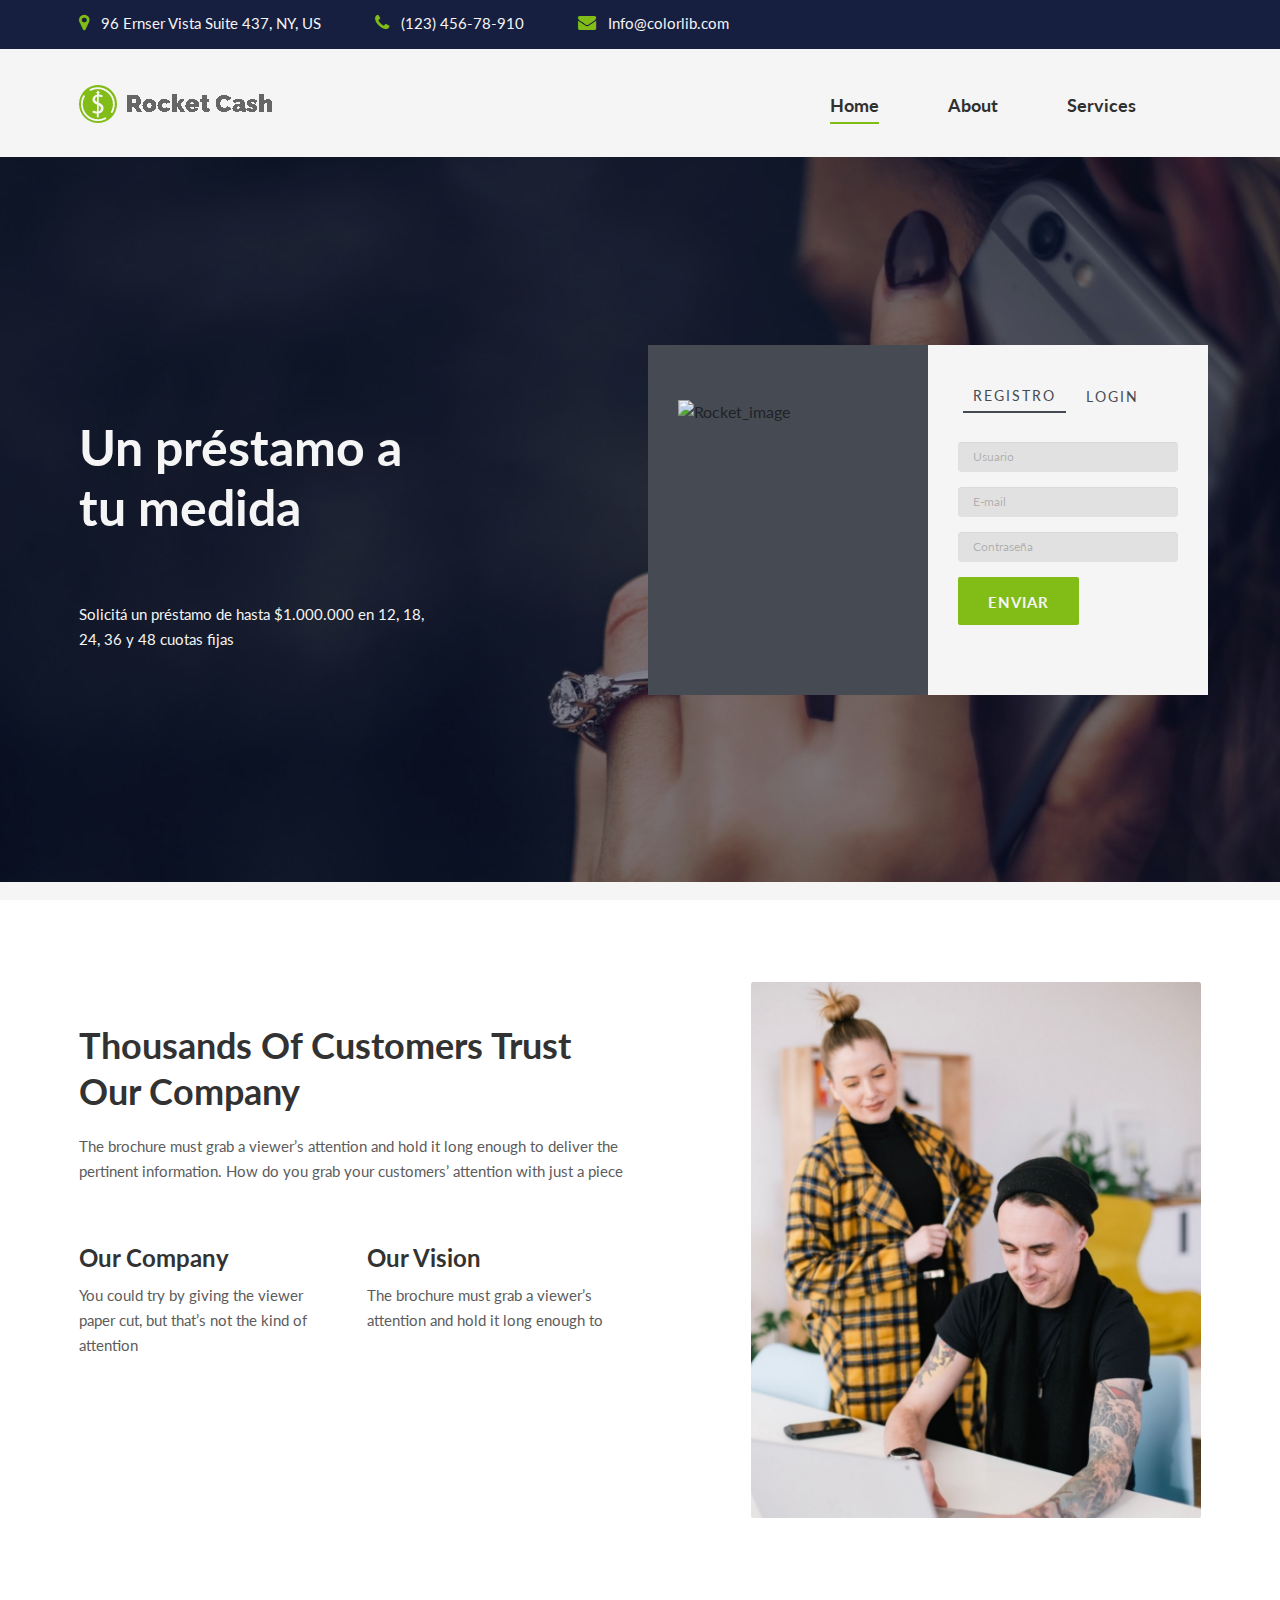
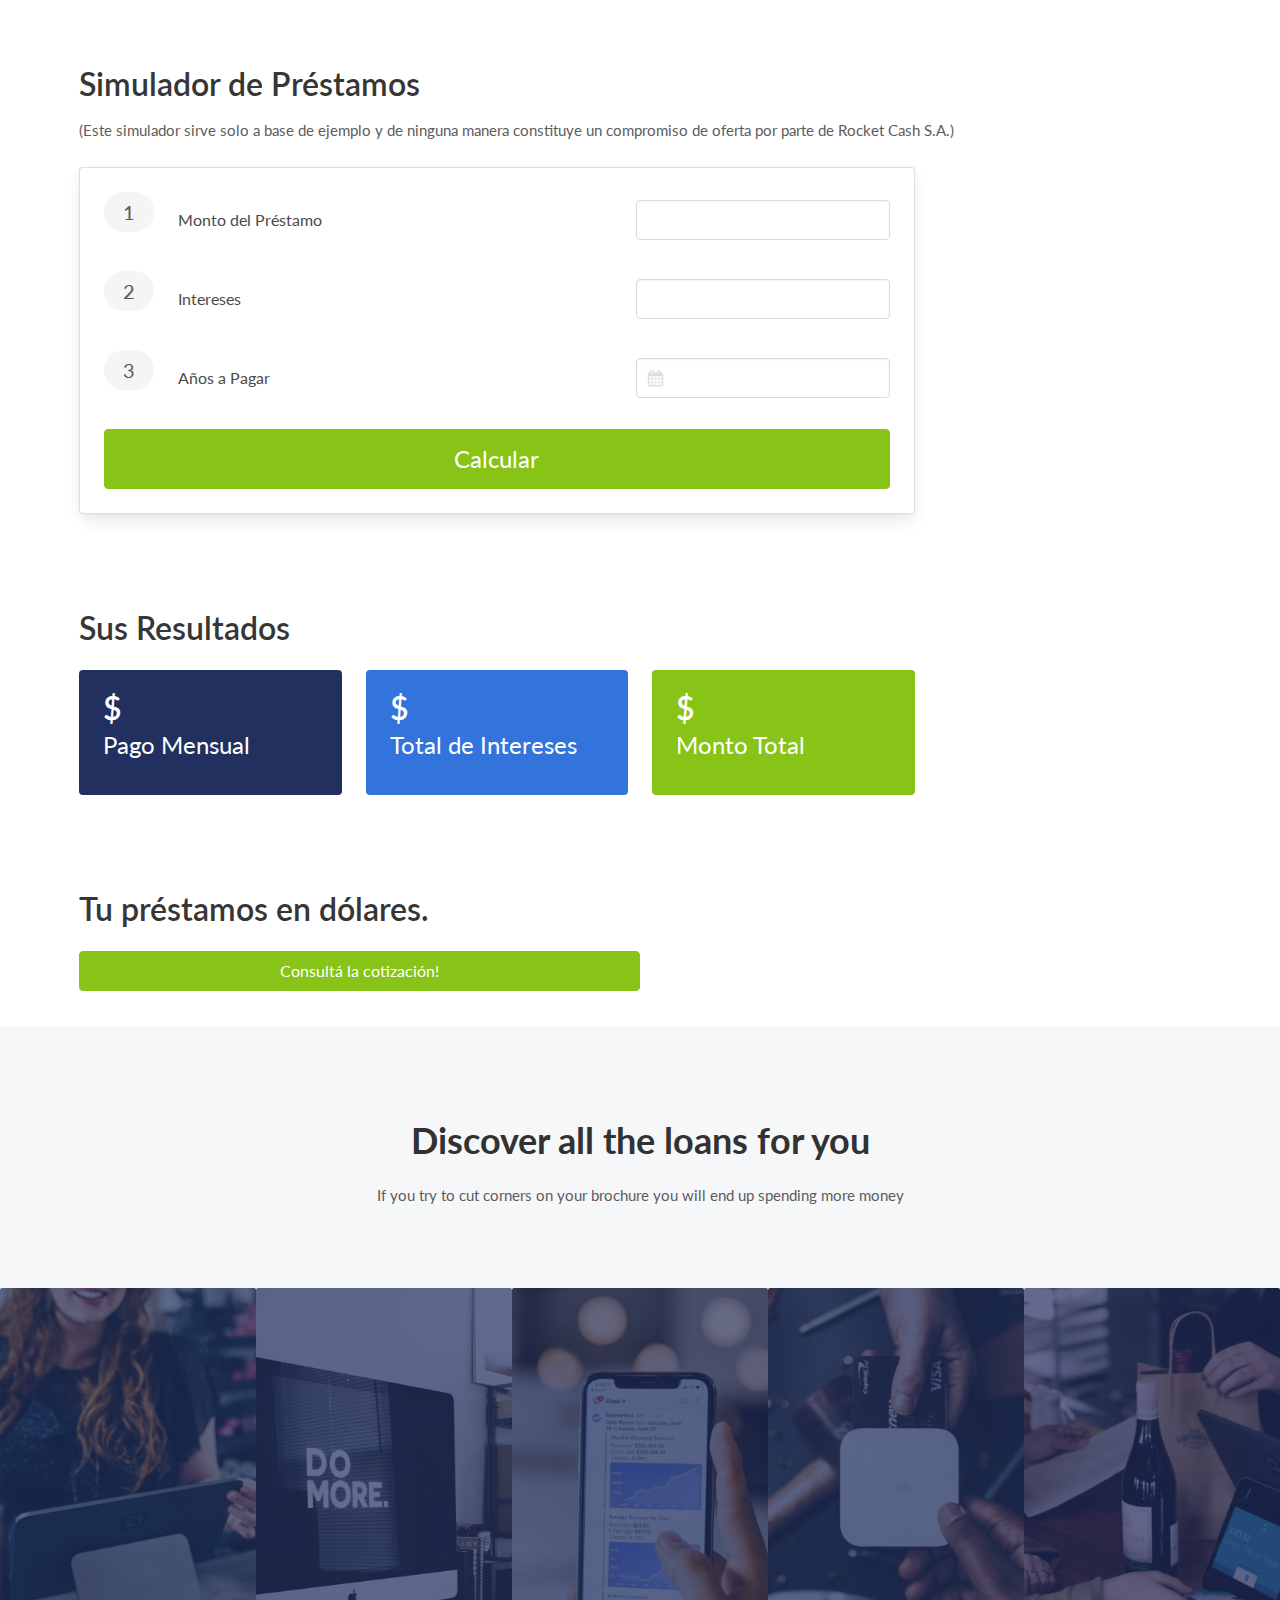
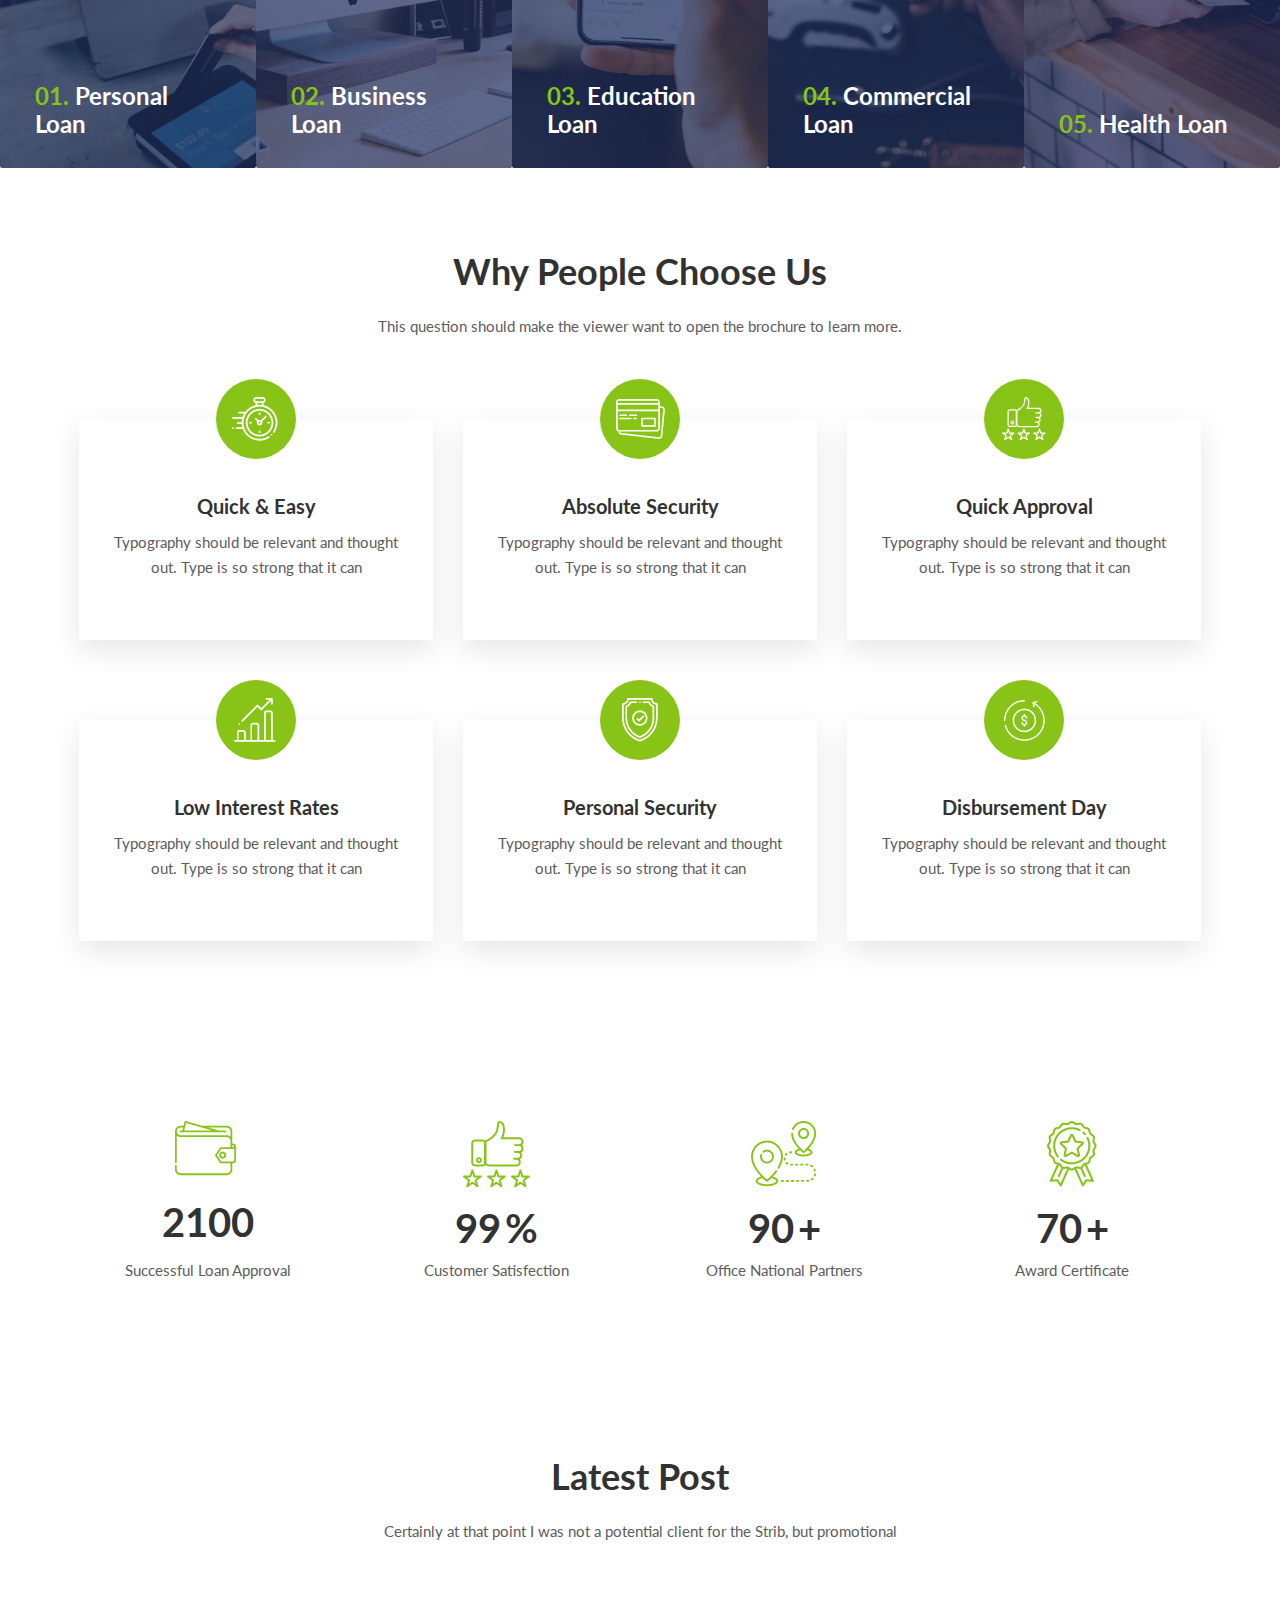
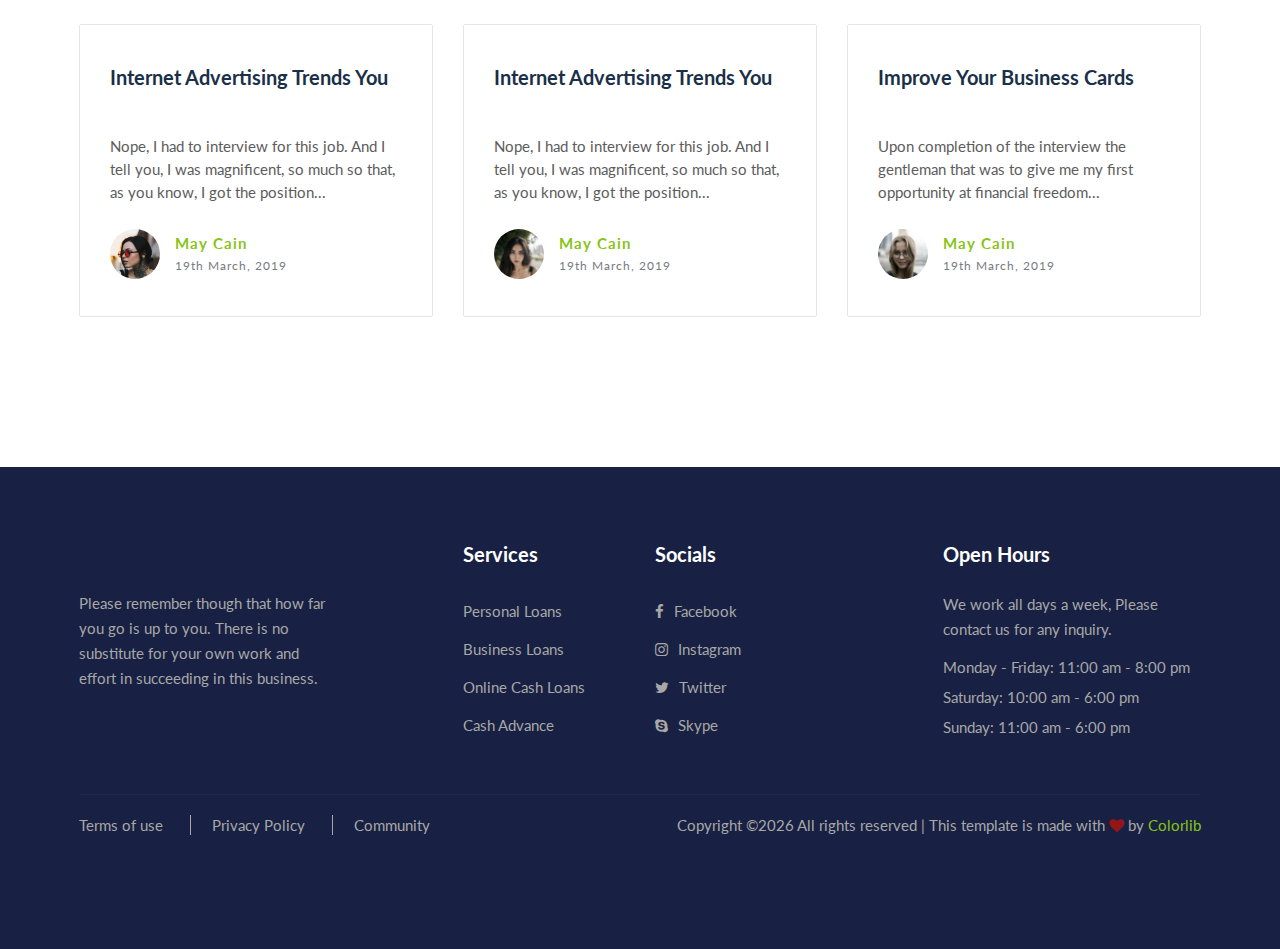
==== Proyecto Final/index.html @ bc201f77 "PF JS" ====
<!DOCTYPE html>
<html lang="zxx">

<head>
    <meta charset="UTF-8">
    <meta name="description" content="Loanday Template">
    <meta name="keywords" content="Loanday, unica, creative, html">
    <meta name="viewport" content="width=device-width, initial-scale=1.0">
    <meta http-equiv="X-UA-Compatible" content="ie=edge">
    <title>Loanday | Template</title>

    <!-- Google Font -->
    <link href="https://fonts.googleapis.com/css2?family=Lato:wght@300;400;700;900&display=swap" rel="stylesheet">
    <!-- Css Styles -->
    <link rel="stylesheet" href="css/bulma.css"/>
    <link rel="stylesheet" href="css/bootstrap.min.css" type="text/css">
    <link rel="stylesheet" href="css/font-awesome.min.css" type="text/css">
    <link rel="stylesheet" href="css/style.css" type="text/css">
</head>

<body>
    <!-- Page Preloder -->
    <div id="preloder">
        <div class="loader"></div>
    </div>

    <!-- Header Section Begin -->
    <header class="header">
        <div class="header__top">
            <div class="container">
                <div class="row">
                    <div class="col-lg-9">
                        <ul class="header__top__widget">
                            <li><i class="fa fa-map-marker"></i> 96 Ernser Vista Suite 437, NY, US</li>
                            <li><i class="fa fa-phone"></i> (123) 456-78-910</li>
                            <li><i class="fa fa-envelope"></i> Info@colorlib.com</li>
                        </ul>
                    </div>
                </div>
            </div>
        </div>
        <div class="container">
            <div class="row">
                <div class="col-lg-3">
                    <div class="header__logo">
                        <a href="./index.html"><img src="img/logo.png" alt=""></a>
                    </div>
                </div>
                <div class="col-lg-9">
                    <div class="header__nav">
                        <nav class="header__menu">
                            <ul>
                                <li class="active"><a href="./index.html">Home</a></li>
                                <li><a href="./about.html">About</a></li>
                                <li><a href="./services.html">Services</a></li>
                            </ul>
                        </nav>
                    </div>
                </div>
            </div>
        </div>
    </header>
    <!-- Header Section End -->

    <!-- Hero Section Begin -->
    <section class="hero set-bg" data-setbg="img/hero-bg.jpg">
    <div class="container">
        <div class="row">
            <div class="col-lg-4">
                <div class="hero__text">
                    <h2>Un préstamo a tu medida</h2>
                    <p>Solicitá un préstamo de hasta $1.000.000 en 12, 18, 24, 36 y 48 cuotas fijas</p>
                  </div>
              </div>
            <div class="col-lg-6 offset-lg-2">
            <div class="wrapper">
              <div class="left">  
                <img src="https://i.imgur.com/eN4AKys.png" alt="Rocket_image">
              </div>
            
            <div class="right">
              
              <div class="tabs">
                <ul>
                  <li class="register_li">Registro</li>
                  <li class="login_li">Login</li>
                </ul>
              </div>
    
          <div class="register">
            <div class="input_field">
              <input id="username" type="text" placeholder="Usuario" class="input">
              <span class="errorMsg" id="errorusername">*Ingrese un nombre de usuario válido.</span>
            </div>
            <div class="input_field">
              <input id="emailid" type="text" placeholder="E-mail" class="input">
              <span class="errorMsg" id="erroremail">*Ingrese un e-mail válido.</span>
            </div>
            <div class="input_field">
              <input id="userpassword" type="password" placeholder="Contraseña" class="input">
              <span class="errorMsg" id="errorpassword" >*La contraseña debe contener 8 caracteres y al menos un número.</span>
            </div>
            <button id="submitform" type="submit" class="site-btn">Enviar</button> 
          </div>
          
          <div class="login">
            <div class="input_field">
              <input type="text" placeholder="E-mail" class="input">
            </div>
            <div class="input_field">
              <input type="password" placeholder="Contraseña" class="input">
            </div>
            <div class="btn"><a href="#">Login</a></div>
          </div>
    
        </div>
        </div>
        </div>
        </div>
    </div>
    </div>
  </section>
    <!-- Hero Section End -->

    <!-- Home About Begin -->
    <section class="home-about spad">
        <div class="container">
            <div class="row">
                <div class="col-lg-6">
                    <div class="home__about__text">
                        <div class="section-title">
                            <h2>Thousands Of Customers Trust Our Company</h2>
                            <p>The brochure must grab a viewer’s attention and hold it long enough to deliver the
                                pertinent information. How do you grab your customers’ attention with just a piece</p>
                        </div>
                        <div class="row">
                            <div class="col-lg-6 col-md-6">
                                <div class="home__about__item">
                                    <h4>Our Company</h4>
                                    <p>You could try by giving the viewer paper cut, but that’s not the kind of
                                        attention</p>
                                </div>
                            </div>
                            <div class="col-lg-6 col-md-6">
                                <div class="home__about__item">
                                    <h4>Our Vision</h4>
                                    <p>The brochure must grab a viewer’s attention and hold it long enough to</p>
                                </div>
                            </div>
                        </div>
                    </div>
                </div>
                <div class="col-lg-5 offset-lg-1">
                    <div class="home__about__img">
                        <img src="img/about/home-about.jpg" alt="">
                    </div>
                </div>
            </div>
        </div>
    </section>
    <!-- Home About End -->

    <!-- Loan Calculator -->
    <section class="section">
      <div class="container">
        <div class="content">
          <h1>Simulador de Préstamos</h1>
          <p>
            (Este simulador sirve solo a base de ejemplo y de ninguna manera constituye un compromiso de oferta por parte de Rocket Cash S.A.)
          </p>
        </div>

        <div class="columns">
          <div class="column is-three-quarters">
            <div class="card">
              <div class="card-content">
                <form id="loan-form">
                  <div class="level">
                    <!-- Left side -->
                    <div class="level-left is-marginless">
                      <div class="level-item">
                        <p class="number">1</p>
                        Monto del Préstamo
                      </div>
                    </div>

                    <!-- Right side -->
                    <div class="level-right">
                      <div class="level-item">
                        <div class="field">
                          <div class="control has-icons-left ">
                            <input class="input" id="amount" type="number" />
                            <span class="icon is-small is-left">
                              <i class="fa fa-dollar-sign"></i>
                            </span>
                          </div>
                        </div>
                      </div>
                    </div>
                  </div>

                  <div class="level">
                    <!-- Left side -->
                    <div class="level-left is-marginless">
                      <div class="level-item">
                        <p class="number">2</p>
                        Intereses
                      </div>
                    </div>

                    <!-- Right side -->
                    <div class="level-right">
                      <div class="level-item">
                        <div class="field">
                          <div class="control has-icons-left">
                            <input class="input" id="interest" type="number" />
                            <span class="icon is-small is-left">
                              <i class="fa fa-percentage"></i>
                              
                            </span>
                          </div>
                        </div>
                      </div>
                    </div>
                  </div>
                  <div class="level">
                    <!-- Left side -->
                    <div class="level-left is-marginless">
                      <div class="level-item">
                        <p class="number">3</p>
                        Años a Pagar
                      </div>
                    </div>

                    <!-- Right side -->
                    <div class="level-right">
                      <div class="level-item">
                        <div class="field">
                          <div class="control has-icons-left">
                            <input class="input" id="years" type="number" />
                            <span class="icon is-small is-left">
                              <i class="fa fa-calendar"></i>
                            </span>
                          </div>
                        </div>
                      </div>
                    </div>
                  </div>

                  <div class="control">
                    <button
                      class="button is-large is-fullwidth is-primary is-outlined"
                    >
                      Calcular
                    </button>
                  </div>
                </form>
              </div>
            </div>
          </div>
        </div>
        </div>
      </div>
    </section>

    <!-- RESULTS -->
    <section class="section"> 
        <div class="container">
          
          <h2 class="title ">Sus Resultados</h2>
            <div class="columns is-multiline">
                <div class="column is-12-tablet is-6-desktop is-3-widescreen">
                    <div class="notification is-primary has-text">
                      <p id="monthlyPayment" class="title is-1">$</p>
                      <p class="subtitle is-4">Pago Mensual</p>
                    </div>
                </div>

                <div class="column is-12-tablet is-6-desktop is-3-widescreen">
                    <div class="notification is-info has-text">
                      <p id="totalInterest" class="title is-1">$</p>
                      <p class="subtitle is-4">Total de Intereses</p>
                    </div>
                </div>

                <div class="column is-12-tablet is-6-desktop is-3-widescreen">
                    <div class="notification is-link has-text">
                      <p id="totalPayment" class="title is-1">$</p>
                      <p class="subtitle is-4">Monto Total</p>
                    </div>
                </div>
            </div>
       
        </div>
    </section>

    <!-- USD Convert -->

    <section class="section">
      <div class="container">
        
              
              <h3 class="title">Tu préstamos en dólares.</h3>
              
              <button id="dolar" class="button is-normal is-primary is-outlined"> Consultá la cotización! </button>
              <div id="cotizacion" class="columns is-multiline"></div>
           </div>
       
    </div>
  </section>
  
    <!-- USD Convert End -->

    <!-- Loan Services Section Begin -->
    <section class="loan-services spad">
        <div class="container">
            <div class="row">
                <div class="col-lg-12">
                    <div class="section-title">
                        <h2>Discover all the loans for you</h2>
                        <p>If you try to cut corners on your brochure you will end up spending more money</p>
                    </div>
                </div>
            </div>
        </div>
        <div class="container-fluid">
            <div class="loan__services__list">
                <div class="loan__services__item set-bg" data-setbg="img/loan-services/ls-1.jpg">
                    <div class="loan__services__item__text">
                        <h4><span>01.</span> Personal Loan</h4>
                        <p>But that’s not the kind of attention you want, is it?</p>
                        <a href="#">Find Out More</a>
                    </div>
                </div>
                <div class="loan__services__item set-bg" data-setbg="img/loan-services/ls-2.jpg">
                    <div class="loan__services__item__text">
                        <h4><span>02.</span> Business Loan</h4>
                        <p>But that’s not the kind of attention you want, is it?</p>
                        <a href="#">Find Out More</a>
                    </div>
                </div>
                <div class="loan__services__item set-bg" data-setbg="img/loan-services/ls-3.jpg">
                    <div class="loan__services__item__text">
                        <h4><span>03.</span> Education Loan</h4>
                        <p>But that’s not the kind of attention you want, is it?</p>
                        <a href="#">Find Out More</a>
                    </div>
                </div>
                <div class="loan__services__item set-bg" data-setbg="img/loan-services/ls-4.jpg">
                    <div class="loan__services__item__text">
                        <h4><span>04.</span> Commercial Loan</h4>
                        <p>But that’s not the kind of attention you want, is it?</p>
                        <a href="#">Find Out More</a>
                    </div>
                </div>
                <div class="loan__services__item set-bg" data-setbg="img/loan-services/ls-5.jpg">
                    <div class="loan__services__item__text">
                        <h4><span>05.</span> Health Loan</h4>
                        <p>But that’s not the kind of attention you want, is it?</p>
                        <a href="#">Find Out More</a>
                    </div>
                </div>
            </div>
        </div>
    </section>
    <!-- Loan Services Section End -->

    <!-- Choose Section Begin -->
    <section class="choose spad">
        <div class="container">
            <div class="row">
                <div class="col-lg-12">
                    <div class="section-title">
                        <h2>Why People Choose Us</h2>
                        <p>This question should make the viewer want to open the brochure to learn more.</p>
                    </div>
                </div>
            </div>
            <div class="row">
                <div class="col-lg-4 col-md-4 col-sm-6">
                    <div class="choose__item">
                        <img src="img/choose/choose-1.png" alt="">
                        <h5>Quick & Easy</h5>
                        <p>Typography should be relevant and thought out. Type is so strong that it can</p>
                    </div>
                </div>
                <div class="col-lg-4 col-md-4 col-sm-6">
                    <div class="choose__item">
                        <img src="img/choose/choose-2.png" alt="">
                        <h5>Absolute Security</h5>
                        <p>Typography should be relevant and thought out. Type is so strong that it can</p>
                    </div>
                </div>
                <div class="col-lg-4 col-md-4 col-sm-6">
                    <div class="choose__item">
                        <img src="img/choose/choose-3.png" alt="">
                        <h5>Quick Approval</h5>
                        <p>Typography should be relevant and thought out. Type is so strong that it can</p>
                    </div>
                </div>
                <div class="col-lg-4 col-md-4 col-sm-6">
                    <div class="choose__item">
                        <img src="img/choose/choose-4.png" alt="">
                        <h5>Low Interest Rates</h5>
                        <p>Typography should be relevant and thought out. Type is so strong that it can</p>
                    </div>
                </div>
                <div class="col-lg-4 col-md-4 col-sm-6">
                    <div class="choose__item">
                        <img src="img/choose/choose-5.png" alt="">
                        <h5>Personal Security</h5>
                        <p>Typography should be relevant and thought out. Type is so strong that it can</p>
                    </div>
                </div>
                <div class="col-lg-4 col-md-4 col-sm-6">
                    <div class="choose__item">
                        <img src="img/choose/choose-6.png" alt="">
                        <h5>Disbursement Day</h5>
                        <p>Typography should be relevant and thought out. Type is so strong that it can</p>
                    </div>
                </div>
            </div>
        </div>
    </section>
    <!-- Choose Section End -->

    

    <!-- Counter Begin -->
    <div class="counter spad">
        <div class="container">
            <div class="row">
                <div class="col-lg-3 col-md-3 col-sm-6">
                    <div class="counter__item">
                        <img src="img/counter/counter-1.png" alt="">
                        <div class="counter__number counter__p">
                            <h2 class="counter-add">2100</h2>
                        </div>
                        <p>Successful Loan Approval</p>
                    </div>
                </div>
                <div class="col-lg-3 col-md-3 col-sm-6">
                    <div class="counter__item">
                        <img src="img/counter/counter-2.png" alt="">
                        <div class="counter__number">
                            <h2 class="counter-add">99</h2>
                            <span>%</span>
                        </div>
                        <p>Customer Satisfection</p>
                    </div>
                </div>
                <div class="col-lg-3 col-md-3 col-sm-6">
                    <div class="counter__item">
                        <img src="img/counter/counter-3.png" alt="">
                        <div class="counter__number">
                            <h2 class="counter-add">90</h2>
                            <span>+</span>
                        </div>
                        <p>Office National Partners</p>
                    </div>
                </div>
                <div class="col-lg-3 col-md-3 col-sm-6">
                    <div class="counter__item">
                        <img src="img/counter/counter-4.png" alt="">
                        <div class="counter__number">
                            <h2 class="counter-add">70</h2>
                            <span>+</span>
                        </div>
                        <p>Award Certificate</p>
                    </div>
                </div>
            </div>
        </div>
    </div>
    <!-- Counter End -->

    <!-- Blog Section Begin -->
    <section class="latest spad">
        <div class="container">
            <div class="row">
                <div class="col-lg-12">
                    <div class="section-title">
                        <h2>Latest Post</h2>
                        <p>Certainly at that point I was not a potential client for the Strib, but promotional</p>
                    </div>
                </div>
            </div>
            <div class="row">
                <div class="col-lg-4 col-md-4 col-sm-6">
                    <div class="latest__blog__item">
                        <h5><a href="#">Internet Advertising Trends You</a></h5>
                        <p>Nope, I had to interview for this job. And I tell you, I was magnificent, so much so that, as
                            you know, I got the position...</p>
                        <div class="latest__blog__author">
                            <div class="latest__blog__author__pic">
                                <img src="img/latest/lb-1.png" alt="">
                            </div>
                            <div class="latest__blog__author__text">
                                <h6>May Cain</h6>
                                <span>19th March, 2019</span>
                            </div>
                        </div>
                    </div>
                </div>
                <div class="col-lg-4 col-md-4 col-sm-6">
                    <div class="latest__blog__item">
                        <h5><a href="#">Internet Advertising Trends You</a></h5>
                        <p>Nope, I had to interview for this job. And I tell you, I was magnificent, so much so that, as
                            you know, I got the position...</p>
                        <div class="latest__blog__author">
                            <div class="latest__blog__author__pic">
                                <img src="img/latest/lb-2.png" alt="">
                            </div>
                            <div class="latest__blog__author__text">
                                <h6>May Cain</h6>
                                <span>19th March, 2019</span>
                            </div>
                        </div>
                    </div>
                </div>
                <div class="col-lg-4 col-md-4 col-sm-6">
                    <div class="latest__blog__item">
                        <h5><a href="#">Improve Your Business Cards</a></h5>
                        <p>Upon completion of the interview the gentleman that was to give me my first opportunity at
                            financial freedom...</p>
                        <div class="latest__blog__author">
                            <div class="latest__blog__author__pic">
                                <img src="img/latest/lb-3.png" alt="">
                            </div>
                            <div class="latest__blog__author__text">
                                <h6>May Cain</h6>
                                <span>19th March, 2019</span>
                            </div>
                        </div>
                    </div>
                </div>
            </div>
        </div>
    </section>
    <!-- Blog Section End -->

    

    <!-- Footer Section Begin -->
    <footer class="footer">
        <div class="container">
            <div class="row">
                <div class="col-lg-3 col-md-6 col-sm-6">
                    <div class="footer__about">
                        <div class="footer__logo">
                            <a href="./index.html"><img src="img/footer-logo.png" alt=""></a>
                        </div>
                        <p>Please remember though that how far you go is up to you. There is no substitute for your own
                            work and effort in succeeding in this business.</p>
                    </div>
                </div>
                <div class="col-lg-2 offset-lg-1 col-md-3 col-sm-6">
                    <div class="footer__widget">
                        <h5>Services</h5>
                        <div class="footer__widget">
                            <ul>
                                <li><a href="#">Personal Loans</a></li>
                                <li><a href="#">Business Loans</a></li>
                                <li><a href="#">Online Cash Loans</a></li>
                                <li><a href="#">Cash Advance</a></li>
                            </ul>
                        </div>
                    </div>
                </div>
                <div class="col-lg-2 col-md-3 col-sm-6">
                    <div class="footer__widget">
                        <h5>Socials</h5>
                        <div class="footer__widget footer__widget--social">
                            <ul>
                                <li><a href="#"><i class="fa fa-facebook"></i> Facebook</a></li>
                                <li><a href="#"><i class="fa fa-instagram"></i> Instagram</a></li>
                                <li><a href="#"><i class="fa fa-twitter"></i> Twitter</a></li>
                                <li><a href="#"><i class="fa fa-skype"></i> Skype</a></li>
                            </ul>
                        </div>
                    </div>
                </div>
                <div class="col-lg-3 offset-lg-1 col-md-6 col-sm-6">
                    <div class="footer__widget footer__widget--address">
                        <h5>Open Hours</h5>
                        <p>We work all days a week, Please contact us for any inquiry.</p>
                        <ul>
                            <li>Monday - Friday: 11:00 am - 8:00 pm</li>
                            <li>Saturday: 10:00 am - 6:00 pm</li>
                            <li>Sunday: 11:00 am - 6:00 pm</li>
                        </ul>
                    </div>
                </div>
            </div>
            <div class="footer__copyright">
                <div class="row">
                    <div class="col-lg-6 col-md-6">
                        <ul class="footer__copyright__links">
                            <li><a href="#">Terms of use</a></li>
                            <li><a href="#">Privacy Policy</a></li>
                            <li><a href="#">Community</a></li>
                        </ul>
                    </div>
                    <div class="col-lg-6 col-md-6">
                        <!-- Link back to Colorlib can't be removed. Template is licensed under CC BY 3.0. -->
                        <div class="footer__copyright__text">
                            <p>Copyright &copy;<script>document.write(new Date().getFullYear());</script> All rights reserved | This template is made with <i class="fa fa-heart" aria-hidden="true"></i> by <a href="https://colorlib.com" target="_blank">Colorlib</a></p>
                        </div>
                        <!-- Link back to Colorlib can't be removed. Template is licensed under CC BY 3.0. -->
                    </div>
                </div>
            </div>
        </div>
    </footer>
    <!-- Footer Section End -->

    <!-- Js Plugins -->
    <script src="js/jquery-3.3.1.min.js"></script>
    <script src="js/bootstrap.min.js"></script>
    <script src="js/main.js"></script>
</body>

</html>
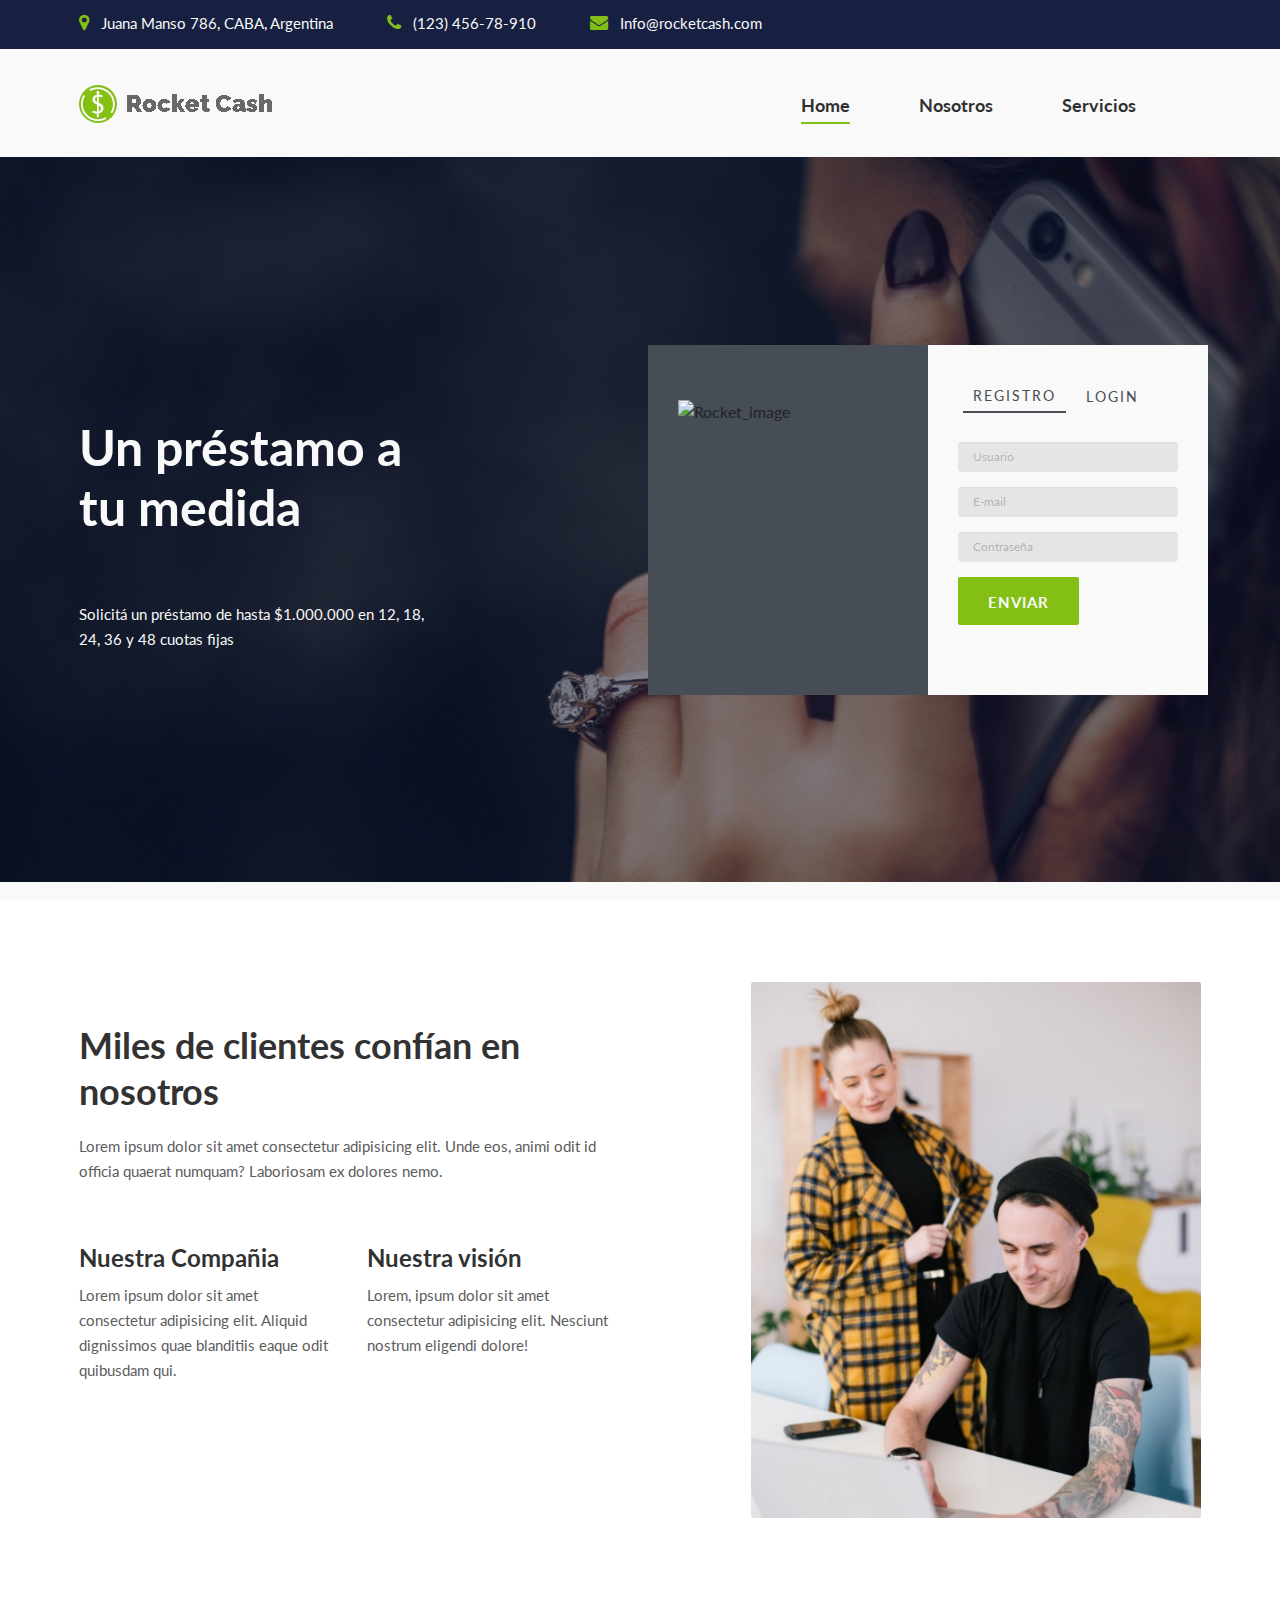
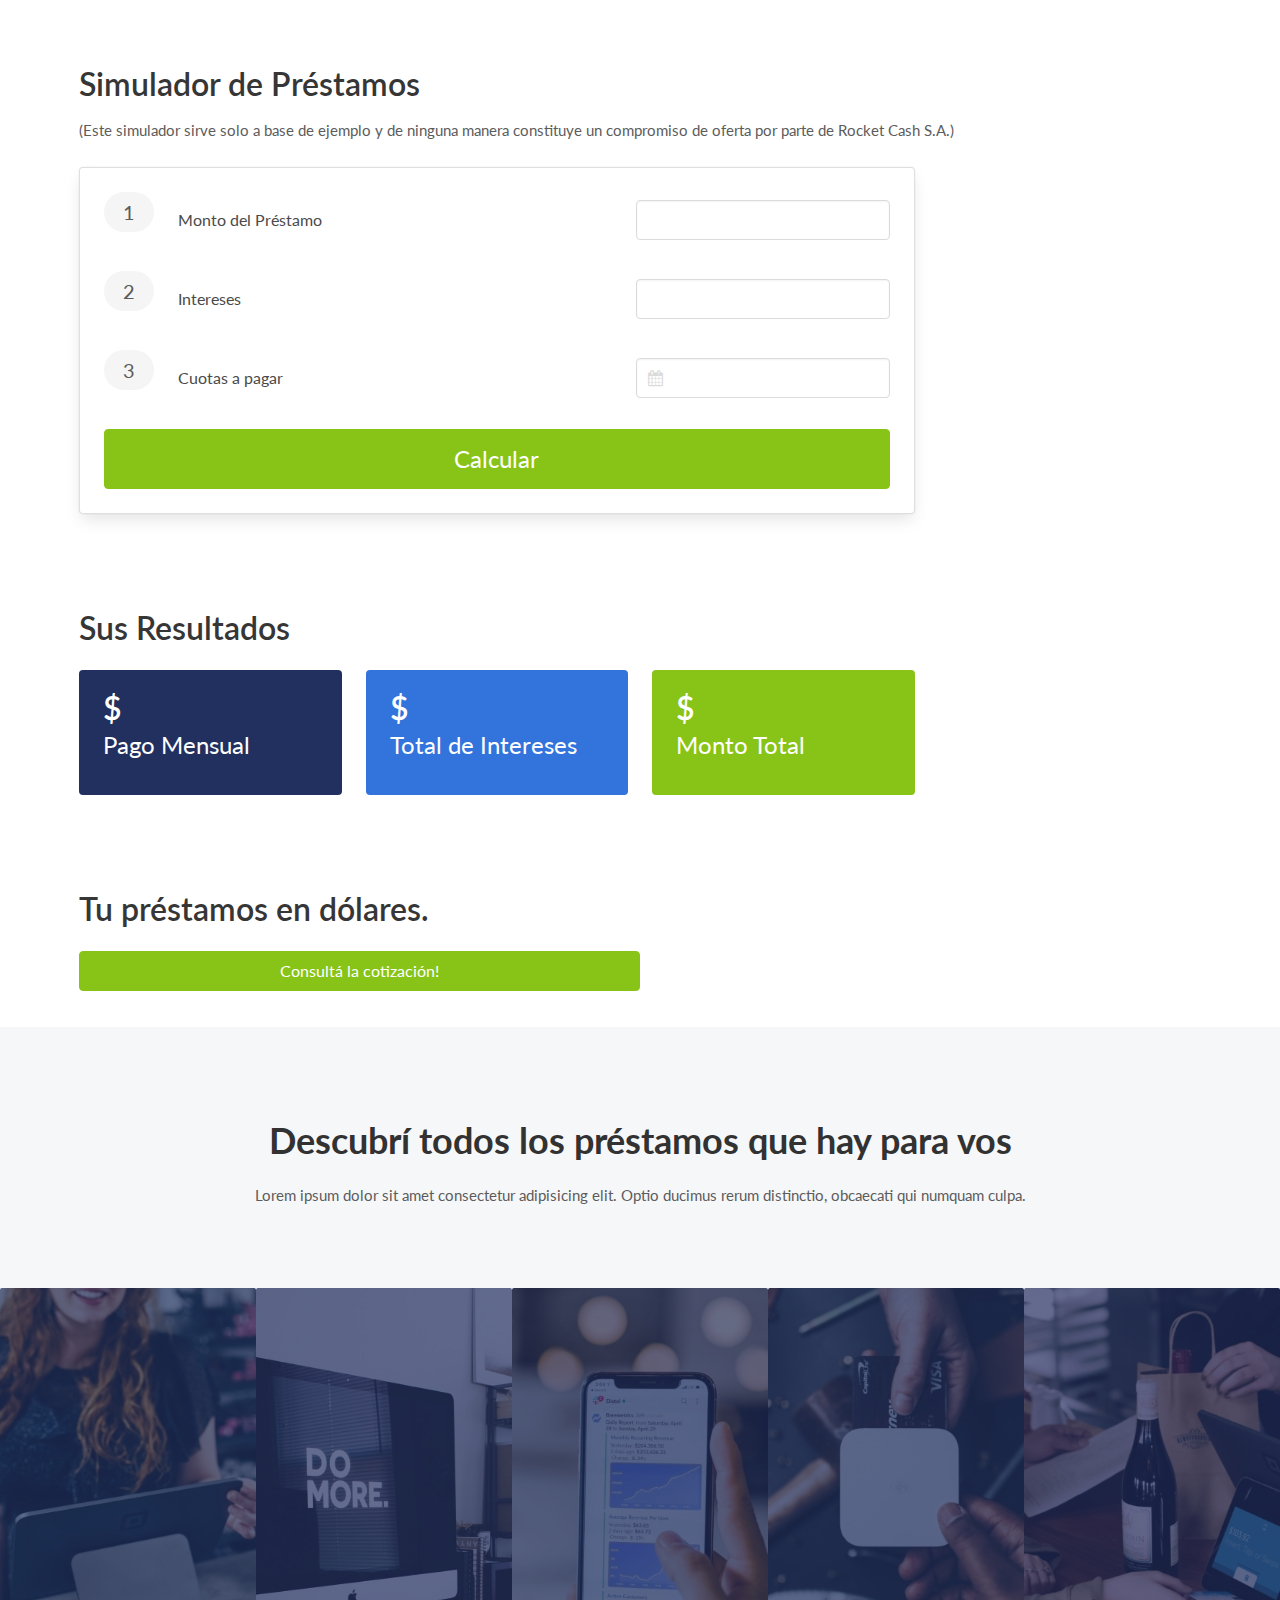
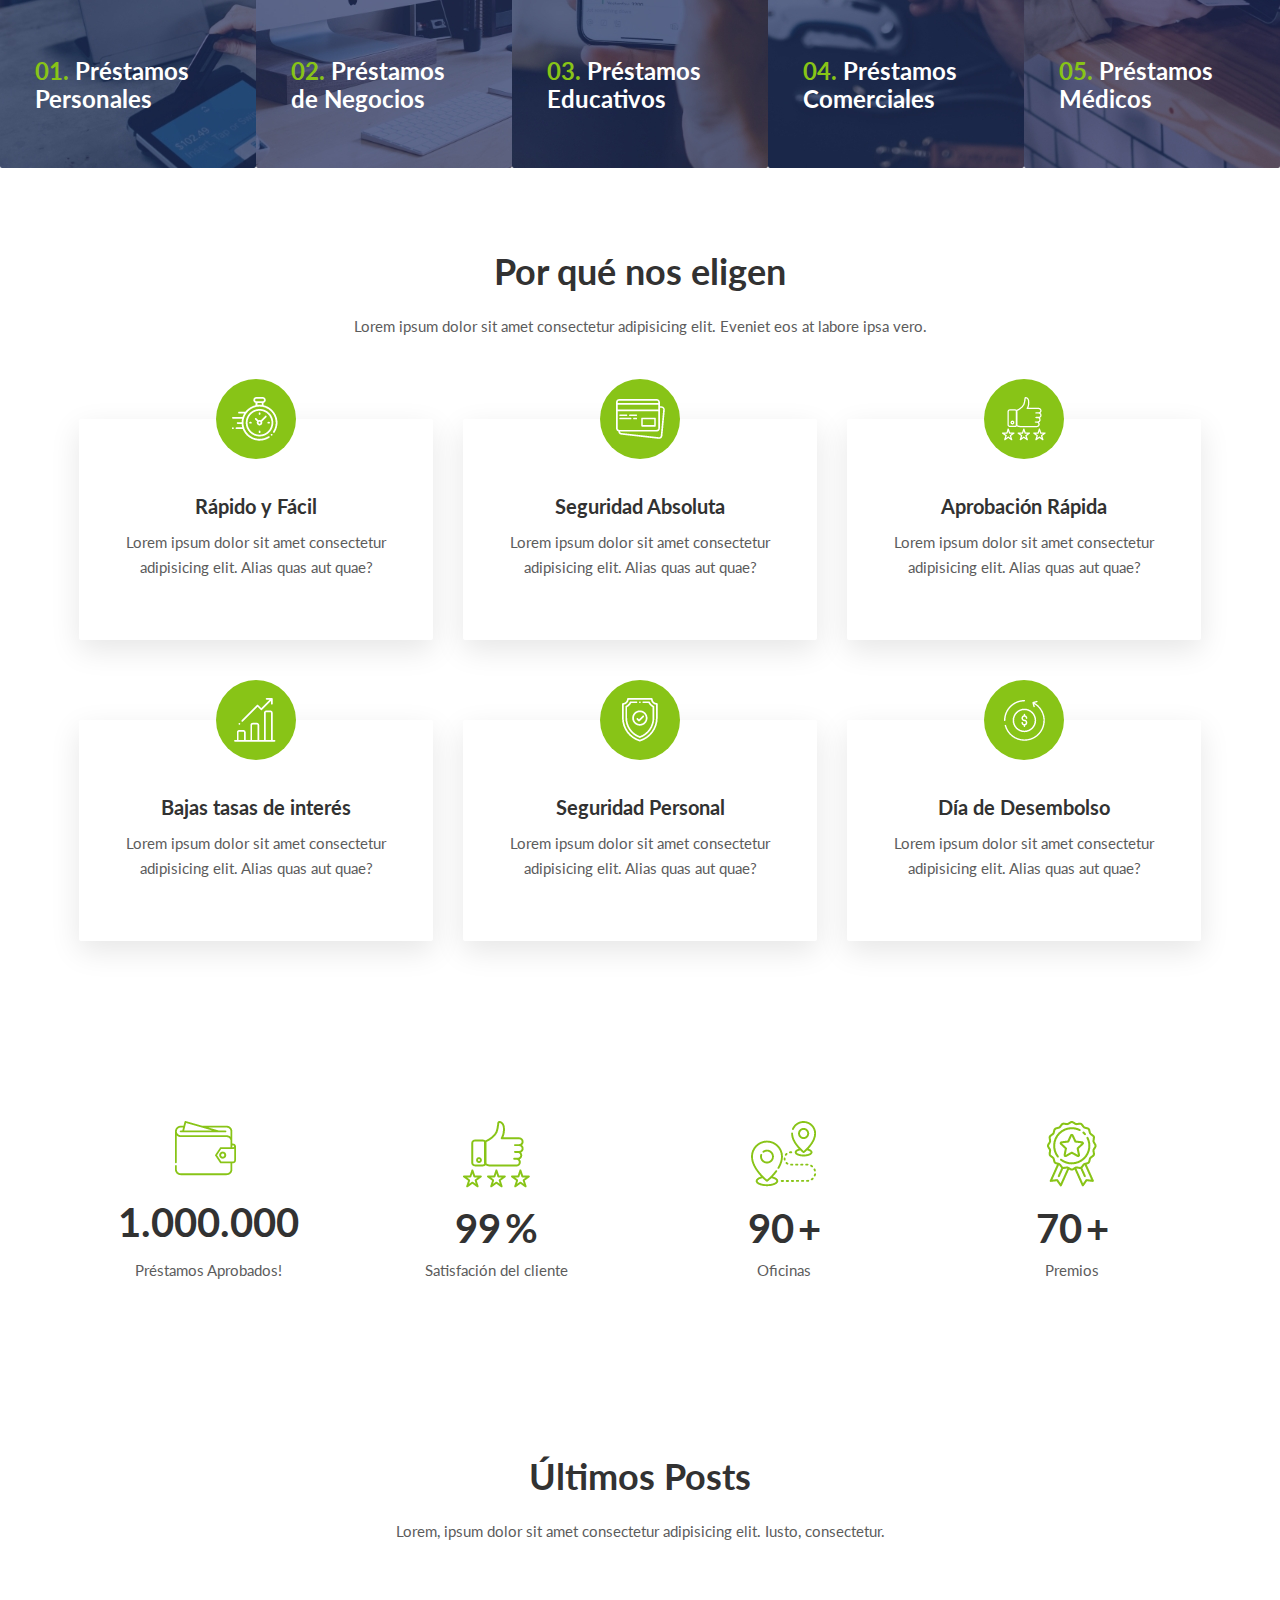
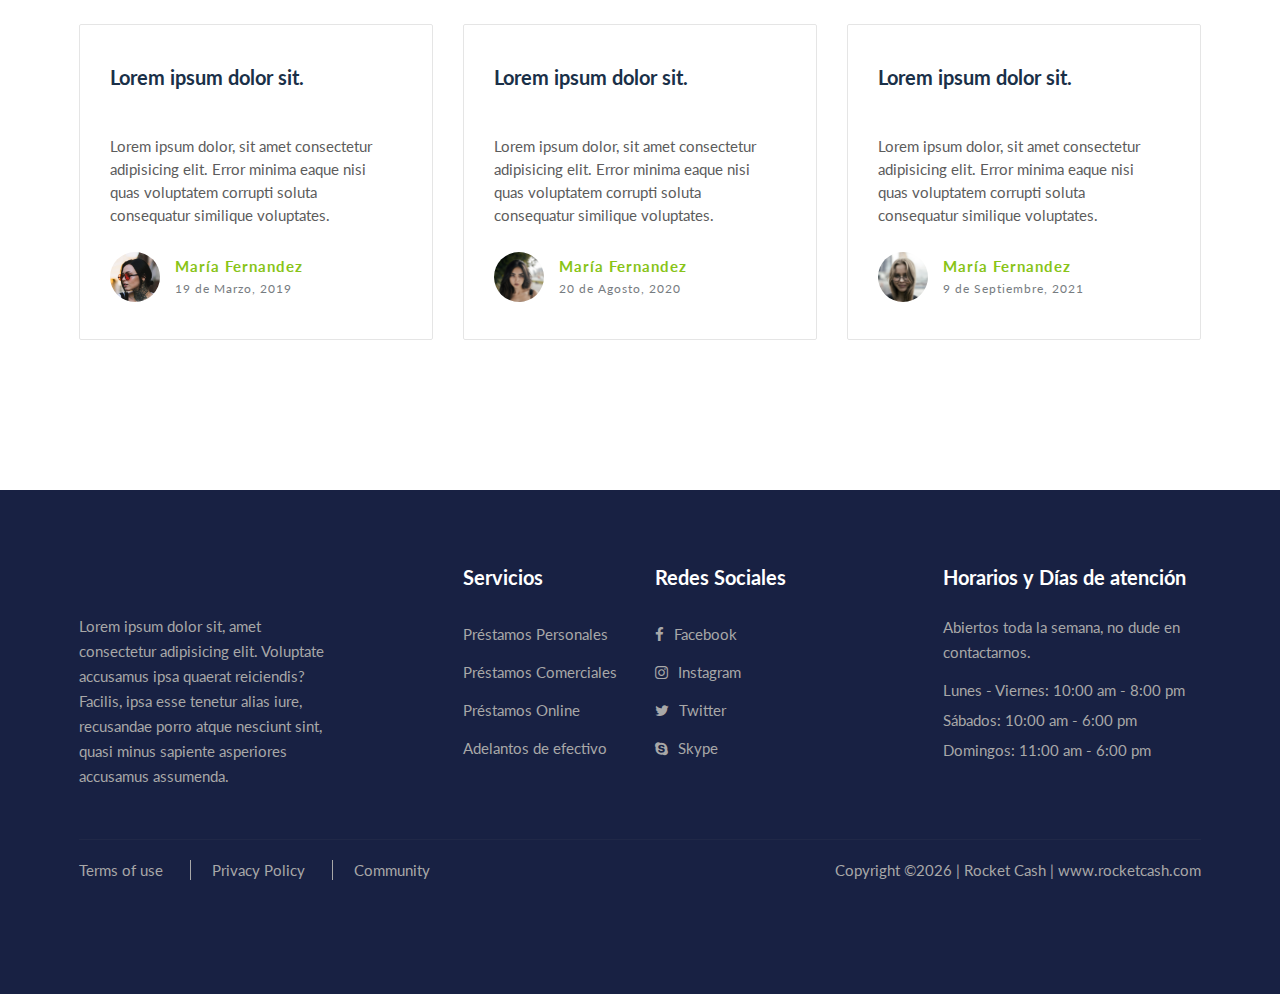
==== commit 040c3ce3: "Correccion Final" ====
--- a/Proyecto Final/index.html
+++ b/Proyecto Final/index.html
@@ -1,13 +1,12 @@
 <!DOCTYPE html>
-<html lang="zxx">
+<html lang="en">
 
 <head>
     <meta charset="UTF-8">
-    <meta name="description" content="Loanday Template">
-    <meta name="keywords" content="Loanday, unica, creative, html">
     <meta name="viewport" content="width=device-width, initial-scale=1.0">
-    <meta http-equiv="X-UA-Compatible" content="ie=edge">
-    <title>Loanday | Template</title>
+    <meta name="description" content="Pedí hoy tu Préstamo personal en Rocket Cash a sola firma y sin garantes, con mínimos requisitos y págalo en cuotas fijas y en pesos.">
+    <meta name="keywords" content="Rocket Cash, loan, prestamos">
+    <title>Préstamos Rocket Cash</title>
 
     <!-- Google Font -->
     <link href="https://fonts.googleapis.com/css2?family=Lato:wght@300;400;700;900&display=swap" rel="stylesheet">
@@ -31,9 +30,9 @@
                 <div class="row">
                     <div class="col-lg-9">
                         <ul class="header__top__widget">
-                            <li><i class="fa fa-map-marker"></i> 96 Ernser Vista Suite 437, NY, US</li>
+                            <li><i class="fa fa-map-marker"></i> Juana Manso 786, CABA, Argentina</li>
                             <li><i class="fa fa-phone"></i> (123) 456-78-910</li>
-                            <li><i class="fa fa-envelope"></i> Info@colorlib.com</li>
+                            <li><i class="fa fa-envelope"></i> Info@rocketcash.com</li>
                         </ul>
                     </div>
                 </div>
@@ -51,8 +50,8 @@
                         <nav class="header__menu">
                             <ul>
                                 <li class="active"><a href="./index.html">Home</a></li>
-                                <li><a href="./about.html">About</a></li>
-                                <li><a href="./services.html">Services</a></li>
+                                <li><a href="./about.html">Nosotros</a></li>
+                                <li><a href="./services.html">Servicios</a></li>
                             </ul>
                         </nav>
                     </div>
@@ -105,12 +104,12 @@
           
           <div class="login">
             <div class="input_field">
-              <input type="text" placeholder="E-mail" class="input">
+              <input type="text" id="loguser" placeholder="Usuario" class="input">
             </div>
             <div class="input_field">
-              <input type="password" placeholder="Contraseña" class="input">
-            </div>
-            <div class="btn"><a href="#">Login</a></div>
+              <input type="password" id="logpassword" placeholder="Contraseña" class="input">
+            </div>
+            <button id="loginsubmit" type="submit" class="site-btn">Login</button>
           </div>
     
         </div>
@@ -129,22 +128,20 @@
                 <div class="col-lg-6">
                     <div class="home__about__text">
                         <div class="section-title">
-                            <h2>Thousands Of Customers Trust Our Company</h2>
-                            <p>The brochure must grab a viewer’s attention and hold it long enough to deliver the
-                                pertinent information. How do you grab your customers’ attention with just a piece</p>
+                            <h2>Miles de clientes confían en nosotros</h2>
+                            <p>Lorem ipsum dolor sit amet consectetur adipisicing elit. Unde eos, animi odit id officia quaerat numquam? Laboriosam ex dolores nemo.</p>
                         </div>
                         <div class="row">
                             <div class="col-lg-6 col-md-6">
                                 <div class="home__about__item">
-                                    <h4>Our Company</h4>
-                                    <p>You could try by giving the viewer paper cut, but that’s not the kind of
-                                        attention</p>
+                                    <h4>Nuestra Compañia</h4>
+                                    <p>Lorem ipsum dolor sit amet consectetur adipisicing elit. Aliquid dignissimos quae blanditiis eaque odit quibusdam qui.</p>
                                 </div>
                             </div>
                             <div class="col-lg-6 col-md-6">
                                 <div class="home__about__item">
-                                    <h4>Our Vision</h4>
-                                    <p>The brochure must grab a viewer’s attention and hold it long enough to</p>
+                                    <h4>Nuestra visión</h4>
+                                    <p>Lorem, ipsum dolor sit amet consectetur adipisicing elit. Nesciunt nostrum eligendi dolore!</p>
                                 </div>
                             </div>
                         </div>
@@ -228,7 +225,7 @@
                     <div class="level-left is-marginless">
                       <div class="level-item">
                         <p class="number">3</p>
-                        Años a Pagar
+                        Cuotas a pagar
                       </div>
                     </div>
 
@@ -237,7 +234,7 @@
                       <div class="level-item">
                         <div class="field">
                           <div class="control has-icons-left">
-                            <input class="input" id="years" type="number" />
+                            <input class="input" id="dues" type="number" />
                             <span class="icon is-small is-left">
                               <i class="fa fa-calendar"></i>
                             </span>
@@ -317,8 +314,8 @@
             <div class="row">
                 <div class="col-lg-12">
                     <div class="section-title">
-                        <h2>Discover all the loans for you</h2>
-                        <p>If you try to cut corners on your brochure you will end up spending more money</p>
+                        <h2>Descubrí todos los préstamos que hay para vos</h2>
+                        <p>Lorem ipsum dolor sit amet consectetur adipisicing elit. Optio ducimus rerum distinctio, obcaecati qui numquam culpa.</p>
                     </div>
                 </div>
             </div>
@@ -327,37 +324,37 @@
             <div class="loan__services__list">
                 <div class="loan__services__item set-bg" data-setbg="img/loan-services/ls-1.jpg">
                     <div class="loan__services__item__text">
-                        <h4><span>01.</span> Personal Loan</h4>
-                        <p>But that’s not the kind of attention you want, is it?</p>
-                        <a href="#">Find Out More</a>
+                        <h4><span>01.</span> Préstamos Personales</h4>
+                        <p>Lorem ipsum dolor sit amet consectetur adipisicing elit. Quisquam, id.</p>
+                        <a href="#">Más información</a>
                     </div>
                 </div>
                 <div class="loan__services__item set-bg" data-setbg="img/loan-services/ls-2.jpg">
                     <div class="loan__services__item__text">
-                        <h4><span>02.</span> Business Loan</h4>
-                        <p>But that’s not the kind of attention you want, is it?</p>
-                        <a href="#">Find Out More</a>
+                        <h4><span>02.</span> Préstamos de Negocios</h4>
+                        <p>Lorem ipsum dolor sit amet consectetur adipisicing elit. Quisquam, id.</p>
+                        <a href="#">Más información</a>
                     </div>
                 </div>
                 <div class="loan__services__item set-bg" data-setbg="img/loan-services/ls-3.jpg">
                     <div class="loan__services__item__text">
-                        <h4><span>03.</span> Education Loan</h4>
-                        <p>But that’s not the kind of attention you want, is it?</p>
-                        <a href="#">Find Out More</a>
+                        <h4><span>03.</span> Préstamos Educativos</h4>
+                        <p>Lorem ipsum dolor sit amet consectetur adipisicing elit. Quisquam, id.</p>
+                        <a href="#">Más información</a>
                     </div>
                 </div>
                 <div class="loan__services__item set-bg" data-setbg="img/loan-services/ls-4.jpg">
                     <div class="loan__services__item__text">
-                        <h4><span>04.</span> Commercial Loan</h4>
-                        <p>But that’s not the kind of attention you want, is it?</p>
-                        <a href="#">Find Out More</a>
+                        <h4><span>04.</span> Préstamos Comerciales</h4>
+                        <p>Lorem ipsum dolor sit amet consectetur adipisicing elit. Quisquam, id.</p>
+                        <a href="#">Más información</a>
                     </div>
                 </div>
                 <div class="loan__services__item set-bg" data-setbg="img/loan-services/ls-5.jpg">
                     <div class="loan__services__item__text">
-                        <h4><span>05.</span> Health Loan</h4>
-                        <p>But that’s not the kind of attention you want, is it?</p>
-                        <a href="#">Find Out More</a>
+                        <h4><span>05.</span> Préstamos Médicos</h4>
+                        <p>Lorem ipsum dolor sit amet consectetur adipisicing elit. Quisquam, id.</p>
+                        <a href="#">Más información</a>
                     </div>
                 </div>
             </div>
@@ -371,8 +368,8 @@
             <div class="row">
                 <div class="col-lg-12">
                     <div class="section-title">
-                        <h2>Why People Choose Us</h2>
-                        <p>This question should make the viewer want to open the brochure to learn more.</p>
+                        <h2>Por qué nos eligen</h2>
+                        <p>Lorem ipsum dolor sit amet consectetur adipisicing elit. Eveniet eos at labore ipsa vero.</p>
                     </div>
                 </div>
             </div>
@@ -380,43 +377,43 @@
                 <div class="col-lg-4 col-md-4 col-sm-6">
                     <div class="choose__item">
                         <img src="img/choose/choose-1.png" alt="">
-                        <h5>Quick & Easy</h5>
-                        <p>Typography should be relevant and thought out. Type is so strong that it can</p>
+                        <h5>Rápido y Fácil</h5>
+                        <p>Lorem ipsum dolor sit amet consectetur adipisicing elit. Alias quas aut quae?</p>
                     </div>
                 </div>
                 <div class="col-lg-4 col-md-4 col-sm-6">
                     <div class="choose__item">
                         <img src="img/choose/choose-2.png" alt="">
-                        <h5>Absolute Security</h5>
-                        <p>Typography should be relevant and thought out. Type is so strong that it can</p>
+                        <h5>Seguridad Absoluta</h5>
+                        <p>Lorem ipsum dolor sit amet consectetur adipisicing elit. Alias quas aut quae?</p>
                     </div>
                 </div>
                 <div class="col-lg-4 col-md-4 col-sm-6">
                     <div class="choose__item">
                         <img src="img/choose/choose-3.png" alt="">
-                        <h5>Quick Approval</h5>
-                        <p>Typography should be relevant and thought out. Type is so strong that it can</p>
+                        <h5>Aprobación Rápida</h5>
+                        <p>Lorem ipsum dolor sit amet consectetur adipisicing elit. Alias quas aut quae?</p>
                     </div>
                 </div>
                 <div class="col-lg-4 col-md-4 col-sm-6">
                     <div class="choose__item">
                         <img src="img/choose/choose-4.png" alt="">
-                        <h5>Low Interest Rates</h5>
-                        <p>Typography should be relevant and thought out. Type is so strong that it can</p>
+                        <h5>Bajas tasas de interés</h5>
+                        <p>Lorem ipsum dolor sit amet consectetur adipisicing elit. Alias quas aut quae?</p>
                     </div>
                 </div>
                 <div class="col-lg-4 col-md-4 col-sm-6">
                     <div class="choose__item">
                         <img src="img/choose/choose-5.png" alt="">
-                        <h5>Personal Security</h5>
-                        <p>Typography should be relevant and thought out. Type is so strong that it can</p>
+                        <h5>Seguridad Personal</h5>
+                        <p>Lorem ipsum dolor sit amet consectetur adipisicing elit. Alias quas aut quae?</p>
                     </div>
                 </div>
                 <div class="col-lg-4 col-md-4 col-sm-6">
                     <div class="choose__item">
                         <img src="img/choose/choose-6.png" alt="">
-                        <h5>Disbursement Day</h5>
-                        <p>Typography should be relevant and thought out. Type is so strong that it can</p>
+                        <h5>Día de Desembolso</h5>
+                        <p>Lorem ipsum dolor sit amet consectetur adipisicing elit. Alias quas aut quae?</p>
                     </div>
                 </div>
             </div>
@@ -434,9 +431,9 @@
                     <div class="counter__item">
                         <img src="img/counter/counter-1.png" alt="">
                         <div class="counter__number counter__p">
-                            <h2 class="counter-add">2100</h2>
-                        </div>
-                        <p>Successful Loan Approval</p>
+                            <h2 class="counter-add">1.000.000</h2>
+                        </div>
+                        <p>Préstamos Aprobados!</p>
                     </div>
                 </div>
                 <div class="col-lg-3 col-md-3 col-sm-6">
@@ -446,7 +443,7 @@
                             <h2 class="counter-add">99</h2>
                             <span>%</span>
                         </div>
-                        <p>Customer Satisfection</p>
+                        <p>Satisfación del cliente</p>
                     </div>
                 </div>
                 <div class="col-lg-3 col-md-3 col-sm-6">
@@ -456,7 +453,7 @@
                             <h2 class="counter-add">90</h2>
                             <span>+</span>
                         </div>
-                        <p>Office National Partners</p>
+                        <p>Oficinas</p>
                     </div>
                 </div>
                 <div class="col-lg-3 col-md-3 col-sm-6">
@@ -466,7 +463,7 @@
                             <h2 class="counter-add">70</h2>
                             <span>+</span>
                         </div>
-                        <p>Award Certificate</p>
+                        <p>Premios</p>
                     </div>
                 </div>
             </div>
@@ -480,56 +477,53 @@
             <div class="row">
                 <div class="col-lg-12">
                     <div class="section-title">
-                        <h2>Latest Post</h2>
-                        <p>Certainly at that point I was not a potential client for the Strib, but promotional</p>
+                        <h2>Últimos Posts</h2>
+                        <p>Lorem, ipsum dolor sit amet consectetur adipisicing elit. Iusto, consectetur.</p>
                     </div>
                 </div>
             </div>
             <div class="row">
                 <div class="col-lg-4 col-md-4 col-sm-6">
                     <div class="latest__blog__item">
-                        <h5><a href="#">Internet Advertising Trends You</a></h5>
-                        <p>Nope, I had to interview for this job. And I tell you, I was magnificent, so much so that, as
-                            you know, I got the position...</p>
+                        <h5><a href="#">Lorem ipsum dolor sit.</a></h5>
+                        <p>Lorem ipsum dolor, sit amet consectetur adipisicing elit. Error minima eaque nisi quas voluptatem corrupti soluta consequatur similique voluptates.</p></p>
                         <div class="latest__blog__author">
                             <div class="latest__blog__author__pic">
                                 <img src="img/latest/lb-1.png" alt="">
                             </div>
                             <div class="latest__blog__author__text">
-                                <h6>May Cain</h6>
-                                <span>19th March, 2019</span>
+                                <h6>María Fernandez</h6>
+                                <span>19 de Marzo, 2019</span>
                             </div>
                         </div>
                     </div>
                 </div>
                 <div class="col-lg-4 col-md-4 col-sm-6">
                     <div class="latest__blog__item">
-                        <h5><a href="#">Internet Advertising Trends You</a></h5>
-                        <p>Nope, I had to interview for this job. And I tell you, I was magnificent, so much so that, as
-                            you know, I got the position...</p>
+                        <h5><a href="#">Lorem ipsum dolor sit.</a></h5>
+                        <p>Lorem ipsum dolor, sit amet consectetur adipisicing elit. Error minima eaque nisi quas voluptatem corrupti soluta consequatur similique voluptates.</p>
                         <div class="latest__blog__author">
                             <div class="latest__blog__author__pic">
                                 <img src="img/latest/lb-2.png" alt="">
                             </div>
                             <div class="latest__blog__author__text">
-                                <h6>May Cain</h6>
-                                <span>19th March, 2019</span>
+                                <h6>María Fernandez</h6>
+                                <span>20 de Agosto, 2020</span>
                             </div>
                         </div>
                     </div>
                 </div>
                 <div class="col-lg-4 col-md-4 col-sm-6">
                     <div class="latest__blog__item">
-                        <h5><a href="#">Improve Your Business Cards</a></h5>
-                        <p>Upon completion of the interview the gentleman that was to give me my first opportunity at
-                            financial freedom...</p>
+                        <h5><a href="#">Lorem ipsum dolor sit.</a></h5>
+                        <p>Lorem ipsum dolor, sit amet consectetur adipisicing elit. Error minima eaque nisi quas voluptatem corrupti soluta consequatur similique voluptates.</p>
                         <div class="latest__blog__author">
                             <div class="latest__blog__author__pic">
                                 <img src="img/latest/lb-3.png" alt="">
                             </div>
                             <div class="latest__blog__author__text">
-                                <h6>May Cain</h6>
-                                <span>19th March, 2019</span>
+                                <h6>María Fernandez</h6>
+                                <span>9 de Septiembre, 2021</span>
                             </div>
                         </div>
                     </div>
@@ -550,26 +544,25 @@
                         <div class="footer__logo">
                             <a href="./index.html"><img src="img/footer-logo.png" alt=""></a>
                         </div>
-                        <p>Please remember though that how far you go is up to you. There is no substitute for your own
-                            work and effort in succeeding in this business.</p>
+                        <p>Lorem ipsum dolor sit, amet consectetur adipisicing elit. Voluptate accusamus ipsa quaerat reiciendis? Facilis, ipsa esse tenetur alias iure, recusandae porro atque nesciunt sint, quasi minus sapiente asperiores accusamus assumenda.</p> 
                     </div>
                 </div>
                 <div class="col-lg-2 offset-lg-1 col-md-3 col-sm-6">
                     <div class="footer__widget">
-                        <h5>Services</h5>
+                        <h5>Servicios</h5>
                         <div class="footer__widget">
                             <ul>
-                                <li><a href="#">Personal Loans</a></li>
-                                <li><a href="#">Business Loans</a></li>
-                                <li><a href="#">Online Cash Loans</a></li>
-                                <li><a href="#">Cash Advance</a></li>
+                                <li><a href="#">Préstamos Personales</a></li>
+                                <li><a href="#">Préstamos Comerciales</a></li>
+                                <li><a href="#">Préstamos Online</a></li>
+                                <li><a href="#">Adelantos de efectivo</a></li>
                             </ul>
                         </div>
                     </div>
                 </div>
                 <div class="col-lg-2 col-md-3 col-sm-6">
                     <div class="footer__widget">
-                        <h5>Socials</h5>
+                        <h5>Redes Sociales</h5>
                         <div class="footer__widget footer__widget--social">
                             <ul>
                                 <li><a href="#"><i class="fa fa-facebook"></i> Facebook</a></li>
@@ -582,12 +575,12 @@
                 </div>
                 <div class="col-lg-3 offset-lg-1 col-md-6 col-sm-6">
                     <div class="footer__widget footer__widget--address">
-                        <h5>Open Hours</h5>
-                        <p>We work all days a week, Please contact us for any inquiry.</p>
+                        <h5>Horarios y Días de atención</h5>
+                        <p>Abiertos toda la semana, no dude en contactarnos.</p>
                         <ul>
-                            <li>Monday - Friday: 11:00 am - 8:00 pm</li>
-                            <li>Saturday: 10:00 am - 6:00 pm</li>
-                            <li>Sunday: 11:00 am - 6:00 pm</li>
+                            <li>Lunes - Viernes: 10:00 am - 8:00 pm</li>
+                            <li>Sábados: 10:00 am - 6:00 pm</li>
+                            <li>Domingos: 11:00 am - 6:00 pm</li>
                         </ul>
                     </div>
                 </div>
@@ -604,7 +597,7 @@
                     <div class="col-lg-6 col-md-6">
                         <!-- Link back to Colorlib can't be removed. Template is licensed under CC BY 3.0. -->
                         <div class="footer__copyright__text">
-                            <p>Copyright &copy;<script>document.write(new Date().getFullYear());</script> All rights reserved | This template is made with <i class="fa fa-heart" aria-hidden="true"></i> by <a href="https://colorlib.com" target="_blank">Colorlib</a></p>
+                            <p>Copyright &copy;<script>document.write(new Date().getFullYear());</script> | Rocket Cash | www.rocketcash.com </p>
                         </div>
                         <!-- Link back to Colorlib can't be removed. Template is licensed under CC BY 3.0. -->
                     </div>
@@ -617,7 +610,11 @@
     <!-- Js Plugins -->
     <script src="js/jquery-3.3.1.min.js"></script>
     <script src="js/bootstrap.min.js"></script>
+    <script src="https://unpkg.com/sweetalert/dist/sweetalert.min.js"></script>
     <script src="js/main.js"></script>
+    <script src="js/form.js"></script>
+    <script src="js/loancalculator.js"></script>
+
+    
 </body>
-
 </html>